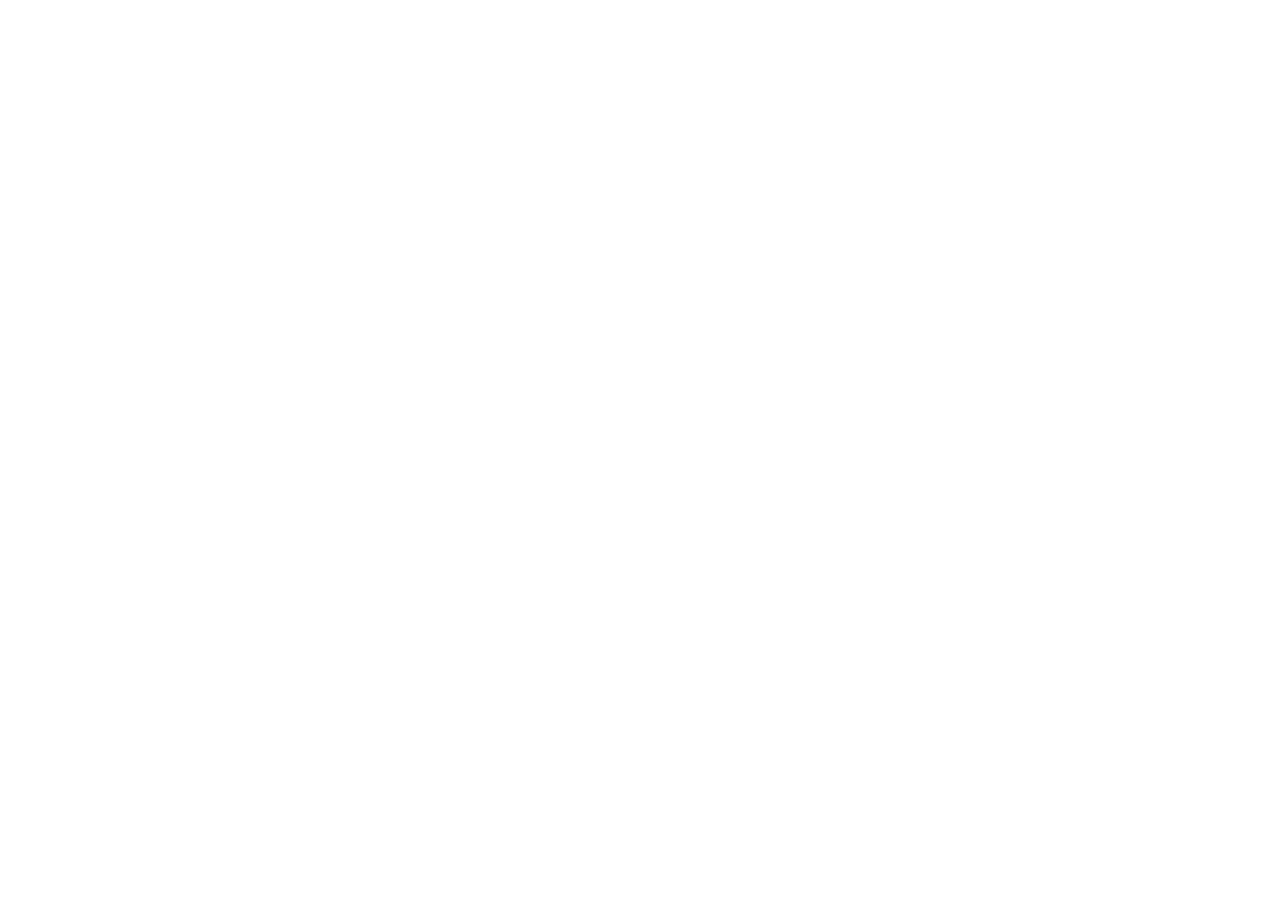
==== index.html @ 1f3403cb "index init" ====
<!DOCTYPE html>
<html lang="en">

<head>
    <meta charset="UTF-8">
    <meta http-equiv="X-UA-Compatible" content="IE=edge">
    <meta name="viewport" content="width=device-width, initial-scale=1.0">
    <title>Reservation</title>
</head>

<body>

</body>

</html>
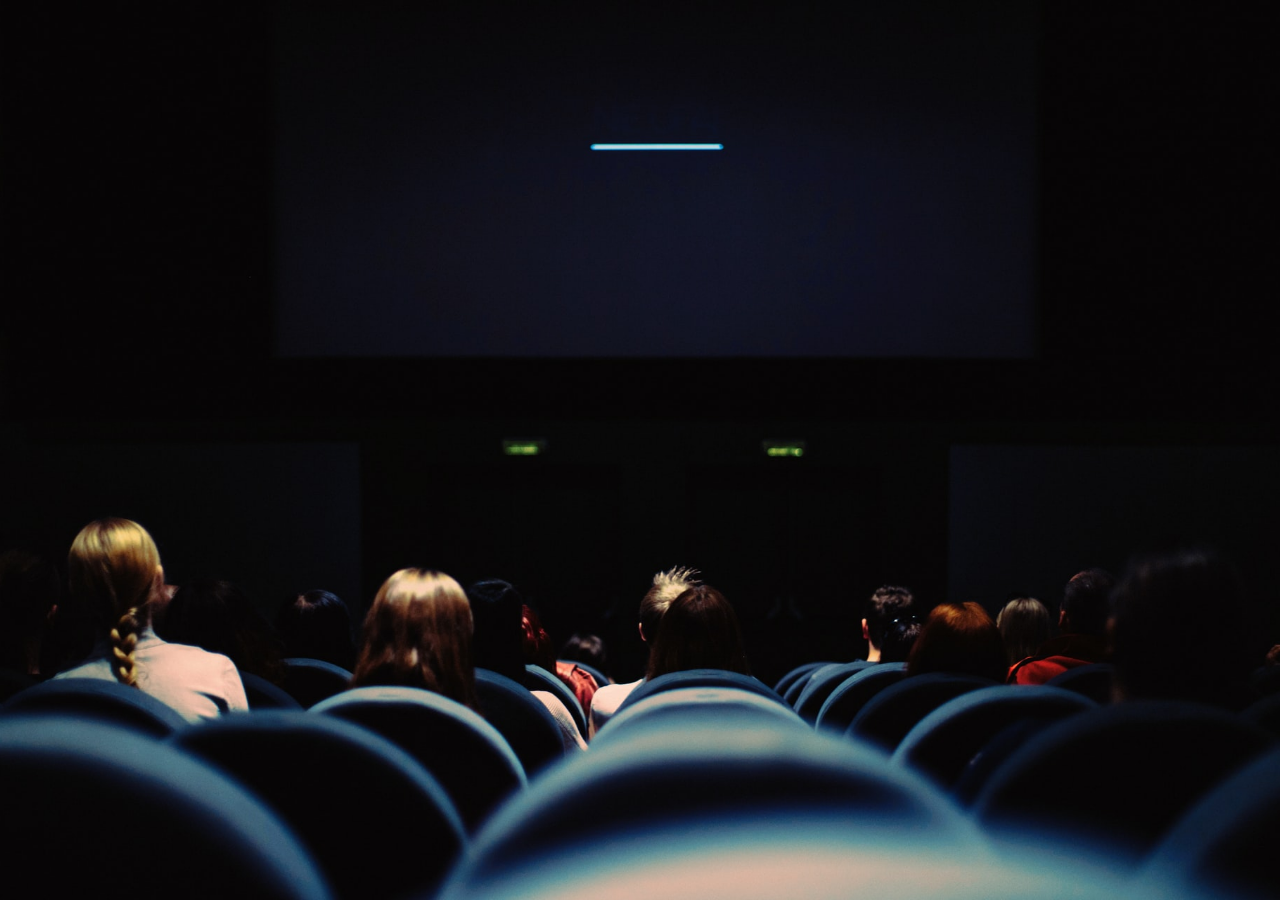
==== commit 08d27031: "created header (#2)" ====
--- a/index.html
+++ b/index.html
@@ -2,14 +2,17 @@
 <html lang="en">
 
 <head>
-    <meta charset="UTF-8">
-    <meta http-equiv="X-UA-Compatible" content="IE=edge">
-    <meta name="viewport" content="width=device-width, initial-scale=1.0">
-    <title>Reservation</title>
+	<meta charset="UTF-8">
+	<meta http-equiv="X-UA-Compatible" content="IE=edge">
+	<meta name="viewport" content="width=device-width, initial-scale=1.0">
+	<link rel="stylesheet" href="css/global.css">
+    <link rel="stylesheet" href="css/header.css">
+	<link href="https://fonts.googleapis.com/css2?family=Quicksand:wght@300;400;500;700&family=Roboto:wght@300;400;700&display=swap" rel="stylesheet">
+	<title>Home Page | Coliseum Cinema</title>
 </head>
 
 <body>
-
+	
 </body>
 
-</html>+</html>
--- a/css/global.css
+++ b/css/global.css
@@ -0,0 +1,40 @@
+/* -------null code------- */
+*{padding: 0;margin: 0;border: 0;}
+*,*:before,*:after{-moz-box-sizing: border-box;-webkit-box-sizing: border-box;box-sizing: border-box;}
+:focus,:active{outline: none;}
+a:focus,a:active{outline: none;}
+nav,footer,header,aside{display: block;}
+html,body{height:100%;width:100%;font-size:100%;line-height:1;font-size:14px;-ms-text-size-adjust:100%;-moz-text-size-adjust:100%;-webkit-text-size-adjust:100%;}
+input,button,textarea{font-family:inherit;}
+input::-ms-clear{display: none;}
+button{cursor: pointer;}
+button::-moz-focus-inner{padding:0;border:0;}
+a,a:visited{text-decoration: none;}
+a:hover{text-decoration: none;}
+ul li{list-style: none;}
+img{vertical-align: top;}
+h1,h2,h3,h4,h5,h6{font-size:inherit;font-weight: inherit;}
+/*----------------------------------*/
+
+/*------- technical styles-------*/
+body {
+    font-family: 'Roboto', sans-serif;
+    font-size: 18px;
+    line-height: 24px;
+    color: #ffffff;
+    background-color: #0d0d0d;
+    background: url("../img/bg.jpg") no-repeat center;
+    background-size: cover;
+}
+
+._container {
+    max-width: 1400px;
+    margin: 0 auto;
+}
+
+.wrapper {
+    min-height: 100%;
+    overflow: hidden;
+    display: flex;
+    flex-direction: column;
+}
--- a/css/header.css
+++ b/css/header.css
@@ -0,0 +1,111 @@
+.header {
+    background-color: rgb(0, 0, 0, .8);
+    position: fixed;
+    top: 0;
+    left: 0;
+    width: 100%;
+    z-index: 2;
+    padding: 0 20px;
+}
+.header__container {
+    min-height: 100px;
+    display: flex;
+    align-items: center;
+    justify-content: center;
+}
+
+.logo {
+    margin: 0 40px 0 0;
+}
+
+.logo img{
+    max-width: 90px;
+}
+.menu {
+    display: flex;
+    align-items: center;
+}
+.menu__list {
+    display: flex;
+    flex-wrap: wrap;
+}
+
+.menu__first-block{
+    display: flex;
+}
+.menu__second-block{
+    display: flex;
+}
+.menu__link {
+    text-align: center;
+}
+.menu__item:not(:last-child) {
+    padding: 0 10px 0 0;
+}
+
+.menu__link {
+    color: #b3b3b3;
+    padding: 10px 16px;
+    font-family: 'Quicksand', sans-serif;
+    font-weight: 500;
+    transition: color .15s linear;
+}
+
+.menu__link:hover {
+    color: #ffffff
+}
+.menu__login {
+    display: flex;
+    margin-left: auto;
+    flex-wrap: wrap;
+}
+.login__section {
+    color: #b3b3b3;
+    padding: 10px 16px;
+    font-family: 'Quicksand', sans-serif;
+    font-weight: 500;
+    transition: color .15s linear;
+}
+.login__section:hover {
+    color: #ffffff;
+}
+
+@media (max-width: 880px){
+    .menu__list{
+        flex-direction: column;
+    }
+    .menu__first-block{
+        flex-direction: column;
+    }
+    .menu__second-block{
+        flex-direction: column;
+    }
+    .menu__login{
+        flex-direction: column;
+    }
+    .menu__link {
+        font-size: 20px;
+    }
+    .login__section{
+        font-size: 20px;
+    }
+    .menu__link:not(:last-child){
+        padding: 16px;
+    }
+    .menu__item {
+        margin: 6px;
+    }
+}
+
+@media (max-width: 475px){
+    .header__container{
+        flex-direction: column;
+    }
+    .menu {
+        flex-direction: column;
+    }
+    .menu__login{
+        margin: 0;
+    }
+
+}
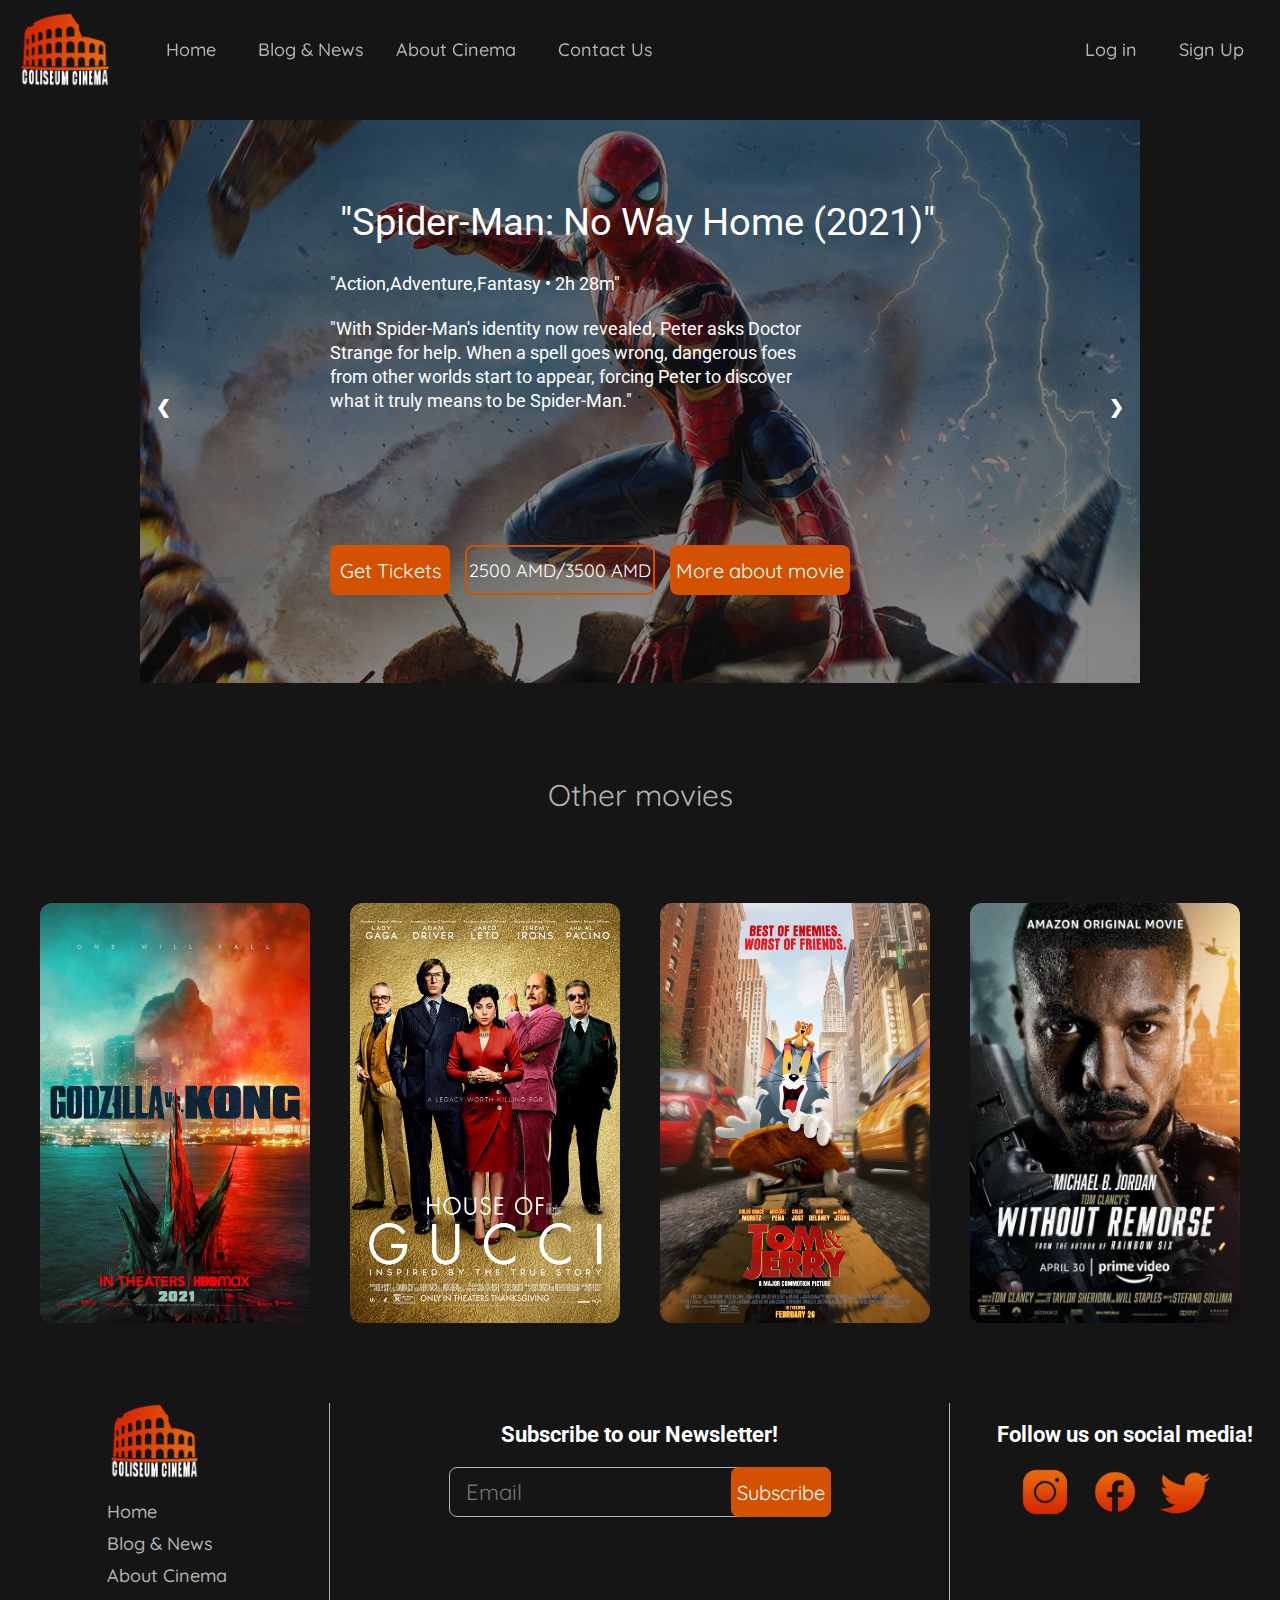
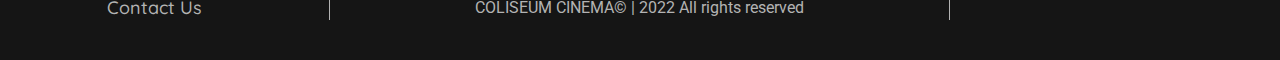
==== commit e846e602: "added favicon and some changes" ====
--- a/index.html
+++ b/index.html
@@ -2,17 +2,179 @@
 <html lang="en">
 
 <head>
-	<meta charset="UTF-8">
-	<meta http-equiv="X-UA-Compatible" content="IE=edge">
-	<meta name="viewport" content="width=device-width, initial-scale=1.0">
-	<link rel="stylesheet" href="css/global.css">
+    <meta charset="UTF-8">
+    <meta http-equiv="X-UA-Compatible" content="IE=edge">
+    <meta name="viewport" content="width=device-width, initial-scale=1.0">
+    <link rel="stylesheet" href="css/global.css">
     <link rel="stylesheet" href="css/header.css">
-	<link href="https://fonts.googleapis.com/css2?family=Quicksand:wght@300;400;500;700&family=Roboto:wght@300;400;700&display=swap" rel="stylesheet">
-	<title>Home Page | Coliseum Cinema</title>
+    <link rel="stylesheet" href="css/footer.css">
+    <link rel="stylesheet" href="css/carousel.css">
+    <link rel="stylesheet" href="css/movies.css">
+    <link rel="icon" type="image/x-icon" href="/img/favicon.ico">
+    <link href="https://fonts.googleapis.com/css2?family=Quicksand:wght@300;400;500;700&family=Roboto:wght@300;400;700&display=swap" rel="stylesheet">
+    <title>Home Page | Coliseum Cinema</title>
 </head>
 
 <body>
-	
+    <div class="wrapper">
+        <header class="header">
+            <div class="header__container _container">
+                <nav class="menu">
+                    <div class="logo">
+                        <a href="index.html">
+                            <img src="img/logo.png" alt="Coliseum Cinema Logo">
+                        </a>
+                    </div>
+                    <ul class="menu__list">
+                        <div class="menu__first-block">
+                            <li class="menu__item">
+                                <a href="index.html" class="menu__link">Home</a>
+                            </li>
+                            <li class="menu__item">
+                                <a href="blog.html" class="menu__link">Blog & News</a>
+                            </li>
+                        </div>
+                        <div class="menu__second-block">
+                            <li class="menu__item">
+                                <a href="about.html" class="menu__link">About Cinema</a>
+                            </li>
+                            <li class="menu__item">
+                                <a href="contact.html" class="menu__link">Contact Us</a>
+                            </li>
+                        </div>
+                    </ul>
+                </nav>
+                <ul  class="menu__login">
+                    <li class="menu__item">
+                        <div class="login">
+                             <a href="login.html" class="login__section">Log in</a>
+                             <div class="login_container">
+                                 <h2>Log in</h2>
+                                 <form  class="login_form" action="#">
+                                     <div class="login_input">
+                                         <input type="text" placeholder="Email">
+                                     </div>
+                                     <div class="login_input">
+                                         <input type="password" placeholder="Password">
+                                     </div>
+                                     <a href="#" class="forgot_pass">Forgotten password?</a>
+                                     <div>
+                                         <input type="button" class="login_button" value="Log in">
+                                     </div>
+                                 </form>
+                              </div>
+                        </div>
+                    </li>
+                    <li class="menu__item">
+                        <a href="register.html" class="login__section">Sign Up</a>
+                    </li>
+                </ul>
+            </div>
+        </header>
+        <header class="header header_mobile">
+            <div class="header__container _container">
+                <nav class="menu">
+                    <div class="logo">
+                        <a href="index.html">
+                            <img src="img/logo.png" alt="Coliseum Cinema Logo">
+                        </a>
+                       
+                    </div>
+                    <div class="menu_icon">
+                        <label id="nav_icon1">
+                            <span></span>
+                            <span></span>
+                            <span></span>
+                        </label>
+                    </div>
+                    <ul id="menu__show" class="menu__list">
+                        <div class="menu__first-block">
+                            <li class="menu__item">
+                                <a href="index.html" class="menu__link">Home</a>
+                            </li>
+                            <li class="menu__item">
+                                <a href="blog.html" class="menu__link">Blog & News</a>
+                            </li>
+                        
+                            <li class="menu__item">
+                                <a href="about.html" class="menu__link">About Cinema</a>
+                            </li>
+                            <li class="menu__item">
+                                <a href="contact.html" class="menu__link">Contact Us</a>
+                            </li>
+                            <li class="menu__item">
+                                <a href="login.html" class="login__section">Log in</a>
+                            </li>
+                            <li class="menu__item">
+                                <a href="register.html" class="login__section">Sign Up</a>
+                            </li>
+                        </div>
+                    </ul>
+                </nav>
+            </div>
+        </header>
+        <main class="page">
+            <div id="slideshow-container">
+                <a class="arrows" onclick="plusSlides(-1);">&#10094;</a>
+                <a class="arrows next" onclick="plusSlides(1);">&#10095;</a>
+            </div>
+            <div class="text-other">Other movies</div>
+            <div id="movie-container"></div>
+            <video preload="auto" loop autoplay muted class="video" src="src/bg.webm"></video>
+        </main>
+    </div>
+    <footer class="footer">
+        <div class="footer__container _container">
+            <div class="footer__nav">
+                <div class="logo">
+                    <a href="index.html">
+                        <img src="img/logo.png" alt="Coliseum Cinema Logo">
+                    </a>
+                </div>
+                <ul class="footer__nav-list">
+                    <li class="footer__nav-item">
+                        <a href="index.html" class="footer__nav-link">Home</a>
+                    </li>
+                    <li class="footer__nav-item">
+                        <a href="blog.html" class="footer__nav-link">Blog &amp; News</a>
+                    </li>
+                    <li class="footer__nav-item">
+                        <a href="about.html" class="footer__nav-link">About Cinema</a>
+                    </li>
+                    <li class="footer__nav-item">
+                        <a href="contact.html" class="footer__nav-link">Contact Us</a>
+                    </li>
+                </ul>
+            </div>
+            <div class="footer__newsletter">
+                <h2 class="footer__title">Subscribe to our Newsletter!</h2>
+                <form class="newsletter__form">
+                    <input type="email" placeholder="Email">
+                    <input type="submit" value="Subscribe">
+                </form>
+                <div class="footer__copy">
+                    <p class="copyright">COLISEUM CINEMA© | 2022 All rights reserved</p>
+                </div>
+            </div>
+            <div class="footer__social">
+                <h2 class="footer__title social__title">Follow us on social media!</h2>
+                <div class="social__links">
+                    <a href="https://www.instagram.com/" class="social__link">
+                        <img src="img/soc_icons/instagram.png" alt="instagram">
+                    </a>
+                    <a href="https://www.facebook.com/" class="social__link">
+                        <img src="img/soc_icons/facebook.png" alt="facebook">
+                    </a>
+                    <a href="https://twitter.com/" class="social__link">
+                        <img src="img/soc_icons/twiter.png" alt="twitter">
+                    </a>
+                </div>
+            </div>
+        </div>
+    </footer>
+    <script src="js/menu.js"></script>
+    <script src="js/carousel.js"></script>
+    <script src="js/movies.js"></script>
 </body>
 
 </html>
--- a/css/global.css
+++ b/css/global.css
@@ -22,9 +22,7 @@
     font-size: 18px;
     line-height: 24px;
     color: #ffffff;
-    background-color: #0d0d0d;
-    background: url("../img/bg.jpg") no-repeat center;
-    background-size: cover;
+    background-color: #151515;
 }
 
 ._container {
@@ -33,8 +31,25 @@
 }
 
 .wrapper {
-    min-height: 100%;
     overflow: hidden;
     display: flex;
     flex-direction: column;
+    position: relative;
 }
+
+.video {
+    position: absolute;
+    top: 0;
+    left: 0;
+    width: 100%;
+    height: 100%;
+    opacity: .1;
+    object-fit: cover;
+}
+
+.page{
+    margin-top: 100px;
+    padding: 20px 0;
+    position: relative;
+    min-height: 100vh;
+}
--- a/css/header.css
+++ b/css/header.css
@@ -1,21 +1,29 @@
 .header {
-    background-color: rgb(0, 0, 0, .8);
+    background-color: rgba(21, 21, 21, 0.8);
     position: fixed;
     top: 0;
     left: 0;
     width: 100%;
-    z-index: 2;
+    z-index: 10;
     padding: 0 20px;
-}
+    display: block;
+}
+
+.header_mobile{
+    display: none;
+}
+
 .header__container {
     min-height: 100px;
     display: flex;
     align-items: center;
     justify-content: center;
+    
 }
 
 .logo {
-    margin: 0 40px 0 0;
+    margin-right: 40px;
+    text-align: center;
 }
 
 .logo img{
@@ -24,6 +32,7 @@
 .menu {
     display: flex;
     align-items: center;
+    
 }
 .menu__list {
     display: flex;
@@ -40,7 +49,7 @@
     text-align: center;
 }
 .menu__item:not(:last-child) {
-    padding: 0 10px 0 0;
+    padding-right: 10px;
 }
 
 .menu__link {
@@ -58,6 +67,7 @@
     display: flex;
     margin-left: auto;
     flex-wrap: wrap;
+    position: relative;
 }
 .login__section {
     color: #b3b3b3;
@@ -70,7 +80,30 @@
     color: #ffffff;
 }
 
-@media (max-width: 880px){
+#menu__show{
+    display: none;
+}
+
+#nav_icon1{
+    display: none;
+}
+
+#nav_icon1 span{
+    display: block;
+    margin:4px;
+    height: 10px;
+    width:60px;
+    background: #bdbdbd;
+    border-radius: 10px;
+  }
+
+.menu_icon{
+    position: absolute;
+    top: 26px;
+    right: 26px;
+}
+
+@media (max-width: 900px){
     .menu__list{
         flex-direction: column;
     }
@@ -97,15 +130,106 @@
     }
 }
 
-@media (max-width: 475px){
+@media (max-width: 700px){
+    .header{
+        display: none;
+    }
+
+    .header_mobile{
+        display: flex;
+    }
+
+    .logo{
+        padding-top: 15px;
+    }
     .header__container{
         flex-direction: column;
+        display: unset;
     }
     .menu {
         flex-direction: column;
     }
     .menu__login{
         margin: 0;
-    }
-
-}
+        margin-left: -65px;
+    }
+
+    #menu__show{
+        display: none;
+    }
+
+    #nav_icon1{
+        display: block;
+}
+}
+
+@media (min-width: 600px){
+    .login:hover .login_container{
+        display: block;
+    }
+}
+
+.login_container{
+    background-color: #fff;
+    padding: 24px;
+    border-radius: 6px;
+    height: 220px;
+    width: 250px;
+    display: none;
+    position: absolute;
+    z-index: 1;
+    align-items: center;
+    text-align: center;
+    right: 24px;
+    box-shadow: 5px 10px 18px #000;
+}
+.login_container h2 {
+    color: #d35100;
+}
+.login_input{
+    margin: 5px 0;
+    height: 40px;
+}
+
+.login_input input{
+    height: 80%;
+    width: 100%;
+    outline: none;
+    border: 1.5px solid #4267B2;
+    border-radius: 8px;
+    text-indent: 5px;
+}
+.login_input input:focus{
+    border: 1.5px solid #d35100;
+}
+.login_button {
+    background-color:#d35100;
+    border-radius: 6px;
+    color: rgb(255, 255, 255);
+    padding: 8px 50px;
+    text-align: center;
+    font-size: 16px;
+    border: none;
+    cursor: pointer;
+    transition: background-color .15s linear;
+}
+.login_button:hover{
+    background-color: #f8a145;
+}
+  ::placeholder{
+    padding-left: 6px;
+}
+  .forgot_pass{
+    color: #000000;;
+    font-size: 12px;
+    float: none;
+    color: #000000;;
+    padding: 0px 2px;
+    text-decoration: none;
+    display: block;
+    text-align: center;
+    transition: color .15s linear;
+}
+  .forgot_pass:hover{
+    color: #f8a145;
+}
--- a/css/footer.css
+++ b/css/footer.css
@@ -0,0 +1,182 @@
+.footer {
+    background-color: #151515;
+    padding: 40px 20px;
+}
+.footer__container {
+    display: flex;
+}
+.footer__nav {
+    display: flex;
+    flex-direction: column;
+    justify-content: center;
+    align-items: center;
+    border-right: 1px solid #b3b3b3;
+    flex: 0 1 25%;
+}
+.footer__nav-list {
+    margin: 20px 0 0 0;
+}
+.footer__nav-item:not(:last-child) {
+    padding: 0 0 8px 0;
+}
+
+.footer__nav-link{
+    color: #b3b3b3;
+    padding: 10px 16px 10px 0;
+    font-family: 'Quicksand', sans-serif;
+    font-weight: 500;
+    transition: color .15s linear;
+}
+
+.footer__nav-link:hover{
+    color: #ffffff
+}
+.footer__newsletter {
+    display: flex;
+    flex-direction: column;
+    align-items: center;
+    padding: 0 40px;
+    border-right: 1px solid #b3b3b3;
+    flex: 1 1 auto;
+}
+.footer__title {
+    font-size: 22px;
+    font-weight: 700;
+    margin: 20px 0;
+}
+.newsletter__form {
+    display: flex;
+    flex: 1 1 auto;
+}
+.newsletter__form input[type=email]{
+    background-color: #151515;
+    font-family: 'Quicksand', sans-serif;
+    color: #b3b3b3;
+    font-size: 22px;
+    padding: 10px 110px 10px 10px;
+    border-radius: 8px;
+    border: 1px solid #b3b3b3;
+    height: 50px;
+    width: 500px;
+}
+.newsletter__form input[type=email]:hover{
+    border: 1px solid #f8a145;
+}
+.newsletter__form input[type=email]:focus{
+    border: 1px solid #d35100;
+}
+.newsletter__form input[type=submit] {
+    margin-left: -100px;
+    background-color: #d35100;
+    font-size: 20px;
+    font-family: 'Quicksand', sans-serif;
+    color: #fff;
+    border-radius: 8px;
+    height: 50px;
+    width: 100px;
+    transition: background-color .15s linear;
+}
+
+.newsletter__form input[type=submit]:hover {
+    background-color: #f8a145;
+    cursor: pointer;
+}
+
+.copyright {
+    margin-top: 20px;
+    color: #b3b3b3;
+    font-size: 16px;
+}
+
+.footer__social {
+    display: flex;
+    flex-direction: column;
+    align-items: center;
+    flex: 0 1 25%;
+    padding-left: 40px;
+}
+.social__links {
+    display: flex;
+    justify-content: center;
+    align-items: center;
+}
+.social__title{
+    white-space: nowrap;
+}
+.social__link{
+    transition: opacity .15s linear;
+    margin-right: 20px;
+}
+
+.social__link img{
+    max-width: 50px;
+}
+.social__link:hover{
+    opacity: 0.8;
+}
+@media (max-width: 1280px) {
+    .newsletter__form input[type=email]{
+        width: auto;
+    }
+}
+
+@media (max-width: 1024px){
+    .newsletter__form input[type=email]{
+        width: 300px;
+    }
+    .social__links{
+        flex-direction: column;
+    }
+    .footer__title{
+        font-size: 18px;
+    }
+}
+
+@media (max-width: 900px){
+    .footer__container{
+        flex-wrap: wrap;
+    }
+    .footer__nav{
+        flex: 0 1 50%;
+        order: 1;
+    }
+    .footer__social{
+        flex: 0 1 50%;
+        order: 2;
+    }
+    .social__links{
+        flex-direction: row;
+    }
+    .footer__newsletter{
+        border-right: none;
+        order: 3;
+    }
+    .newsletter__form input[type=email]{
+        width: 350px;
+    }
+}
+
+@media (max-width: 550px){
+    .footer__nav{
+        margin: 0 auto;
+        flex: 1 1 100%;
+        border-right: none;
+    }
+    .footer__social{
+        flex: 1 1 100%;
+    }
+    .footer__social{
+        padding: 0;
+    }
+}
+@media (max-width: 450px){
+    .newsletter__form input[type=email]{
+        width: 200px;
+    }
+    .social__links{
+        flex-direction: column;
+    }
+    .social__title{
+        white-space: wrap;
+    }
+}
--- a/css/carousel.css
+++ b/css/carousel.css
@@ -0,0 +1,272 @@
+.slide-photo {
+  vertical-align: middle;
+  width: 100%;
+  opacity: 0.5;
+}
+  
+  
+#slideshow-container {
+  max-width: 1000px;
+  position: relative;
+  margin: auto;
+  display: flex;
+  flex-direction: column;
+  z-index: 3;
+}
+  
+.arrows {
+  z-index: 10;
+  cursor: pointer;
+  position: absolute;
+  top: 50%;
+  width: auto;
+  padding: 16px;
+  margin-top: -22px;
+  color: white;
+  font-weight: bold;
+  font-size: 18px;
+  transition: 0.6s ease;
+  border-radius: 0 4px 4px 0;
+  user-select: none;
+}
+  
+.next {
+  right: 0;
+  border-radius: 4px 0 0 4px;
+}
+
+.arrows:hover {
+  background-color: rgba(0,0,0,0.8);
+}
+
+.slide-photo {
+  -webkit-animation-name: fade;
+  -webkit-animation-duration: 1.5s;
+  animation-name: fade;
+  animation-duration: 2.5s;
+}
+@-webkit-keyframes fade {
+  from {opacity: .1}
+  to {opacity: 0.5}
+}
+
+@keyframes fade {
+  from {opacity: .1} 
+  to {opacity: 0.5}
+}
+
+.get-ticket{
+  position: absolute;
+  top: 80%;
+  left: 25%;
+  transform: translate(-50%, -50%);
+  background-color: #d35100;
+  font-size: 20px;
+  font-family: 'Quicksand', sans-serif;
+  color: #fff;
+  border-radius: 8px;
+  height: 50px;
+  width: 120px;
+  border: none;
+}
+.get-ticket:hover{
+  background-color: #f8a145;
+  cursor: pointer;
+}
+.ticket-price{
+  position: absolute;
+  top: 80%;
+  left: 42%;
+  transform: translate(-50%, -50%);
+  background-color:transparent;
+  font-size: 18px;
+  font-family: 'Quicksand', sans-serif;
+  color: #fff;
+  border-radius: 8px;
+  height: 50px;
+  width: 190px;
+  border: solid;
+  border-width: 2px;
+  border-color: #d35100;
+  cursor: default;
+}
+.more-about{
+  position: absolute;
+  top: 80%;
+  left: 62%;
+  transform: translate(-50%, -50%);
+  background-color: #d35100;
+  font-size: 20px;
+  font-family: 'Quicksand', sans-serif;
+  color: #fff;
+  border-radius: 8px;
+  height: 50px;
+  width: 180px;
+  border: none;
+}
+.more-about:hover{
+  background-color: #f8a145;
+  cursor: pointer;
+}
+.about-film{
+  position: absolute;
+  top: 35%;
+  left: 19%;
+  font-size: 18px;
+  color: rgb(255, 255, 255);
+  max-width: 50%;
+}
+.small-about-film{
+  position: absolute;
+  top: 35%;
+  left: 19%;
+  font-size: 14px;
+  color: rgb(255, 255, 255);
+  max-width: 50%;
+  display: none;
+}
+.small-about-film2{
+  position: absolute;
+  top: 35%;
+  left: 19%;
+  font-size: 10px;
+  color: rgb(255, 255, 255);
+  max-width: 50%;
+  display: none;
+}
+.film-genre{
+  position: absolute;
+  top: 27%;
+  left: 19%;
+  font-size: 18px;
+  color: rgb(255, 255, 255);
+}
+
+.film-header {
+  color: #ffffff;
+  font-size: 38px;
+  position: absolute;
+  top: 16%;
+  left: 20%;
+}
+@media (max-width: 920px){
+  .more-about{
+    height: 44px;
+    width: 165px;
+    font-size: 16px;
+  }
+  .get-ticket{
+      height: 44px;
+      width: 110px;
+      font-size: 16px;
+  }
+  .ticket-price{
+    height: 44px;
+    width: 160px;
+    font-size: 14px;
+  }
+}
+@media (max-width: 820px){
+  .get-ticket{
+    height: 40px;
+    width: 100px;
+    font-size: 16px;
+  }
+  .more-about{
+    height: 40px;
+    width: 150px;
+    font-size: 16px;
+  }
+  .ticket-price{
+    height: 40px;
+    width: 136px;
+    font-size: 14px;
+  }
+  .about-film{
+    font-size: 14px;
+  }
+  .film-genre{
+    font-size: 14px;
+  }    
+  .film-header{
+    font-size: 30px;
+  }
+
+}
+@media (max-width:720px){
+    .more-about{
+    height: 34px;
+    width: 120px;
+    font-size: 14px;
+  }
+    .get-ticket{
+    height: 34px;
+    width: 90px;
+    font-size: 14px;
+  }
+    .ticket-price{
+    height: 34px;
+    width: 106px;
+    font-size: 10px;
+  }
+
+}
+@media (max-width: 630px){
+    .about-film{
+    display: none;
+  }
+    .film-genre{
+    display: none;
+  }
+    .small-about-film{
+    display: block;
+  }    
+}
+@media (max-width: 570px){
+  .get-ticket{
+    height: 30px;
+    width: 66px;
+    font-size: 12px;
+  }
+  .more-about{
+    height: 30px;
+    width: 102px;
+    font-size: 12px;
+  }
+  .ticket-price{
+    height: 30px;
+    width: 90px;
+    font-size: 8px;
+  } 
+}
+@media (max-width: 500px) {
+  .arrows {
+    font-size: 10px
+  }
+}
+@media (max-width: 470px){
+  .get-ticket{
+    height: 20px;
+    width: 46px;
+    font-size: 8px;
+  }
+  .more-about{
+    height: 20px;
+    width: 72px;
+    font-size: 8px;
+  }
+  .ticket-price{
+    height: 20px;
+    width: 70px;
+    font-size: 6px;
+  } 
+  .small-about-film{
+    display: none;
+  } 
+  .small-about-film2{
+    display: block;
+  }
+  .film-header{
+    font-size: 20px;
+  }
+}
--- a/css/movies.css
+++ b/css/movies.css
@@ -0,0 +1,126 @@
+#movie-container{
+  position: relative;
+  padding-top: 6%;
+  display: flex;
+  justify-content: center;
+  z-index: 5;
+}
+.text-other{
+  text-align: center;
+  color: #b3b3b3;
+  font-size: 30px;
+  font-family: 'Quicksand', sans-serif;
+  padding: 100px 10px 0 10px;
+}
+.movie-photo{
+  height: 420px;
+  width: 270px;
+  margin: 20px;
+  opacity: 1;
+  display: block;
+  transition: .5s ease;
+  backface-visibility: hidden;
+  border-radius: 12px;
+}
+.ticket_{
+  transition: .5s ease;
+  opacity: 0;
+  position: absolute;
+  text-align: center;
+  top: 50%;
+  left: 50%;
+  transform: translate(-50%, -50%);
+  -ms-transform: translate(-50%, -50%);
+  background-color: #d35100;
+  font-size: 20px;
+  font-family: 'Quicksand', sans-serif;
+  color: #fff;
+  border-radius: 8px;
+  height: 50px;
+  width: 120px;
+  border: none;
+}
+.ticket_:hover{
+  background-color: #f8a145;
+}
+.movie-header{
+  transition: .5s ease;
+  opacity: 0;
+  position: absolute;
+  text-align: center;
+  top: 80%;
+  left: 50%;
+  transform: translate(-50%, -50%);
+  -ms-transform: translate(-50%, -50%);
+  font-size: 18px;
+  font-family: 'Quicksand', sans-serif;
+}
+.movie-poster{
+  position: relative;
+}
+.movie-poster:hover .movie-photo {
+  opacity: 0.5;
+  border: 1px solid rgba(255, 255, 255);
+  filter: blur(3px);
+  }
+.movie-poster:hover .ticket_ {
+    opacity: 1;
+  }
+.movie-poster:hover .movie-header  {
+  opacity: 1;
+}
+@media (max-width: 1220px){
+  .movie-photo{
+    height: 370px;
+    width: 240px;
+    margin: 16px;
+  }
+}
+@media (max-width: 1050px){
+  .movie-photo{
+    height: 320px;
+    width: 210px;
+    margin: 10px;
+  }
+  .ticket_{
+    height: 40px;
+    width: 100px;
+    font-size: 16px;
+  }
+  .movie-header{
+    font-size: 14px;
+  }
+}
+@media (max-width: 900px){
+    .movie-photo{
+    height: 270px;
+    width: 180px;
+    margin: 6px;
+  }
+}
+@media (max-width: 750px){
+  .movie-photo{
+    height: 220px;
+    width: 150px;
+  }
+}
+@media (max-width: 630px){
+  .movie-photo{
+    height: 420px;
+    width: 270px;
+    margin-left: auto;
+    margin-right: auto;
+    margin-top: 20px;
+  }
+  #movie-container{
+    display: block;
+  }
+  .ticket_{
+    height: 50px;
+    width: 120px;
+    font-size: 20px;
+  }
+  .movie-header{
+    font-size: 18px;
+  }
+}
